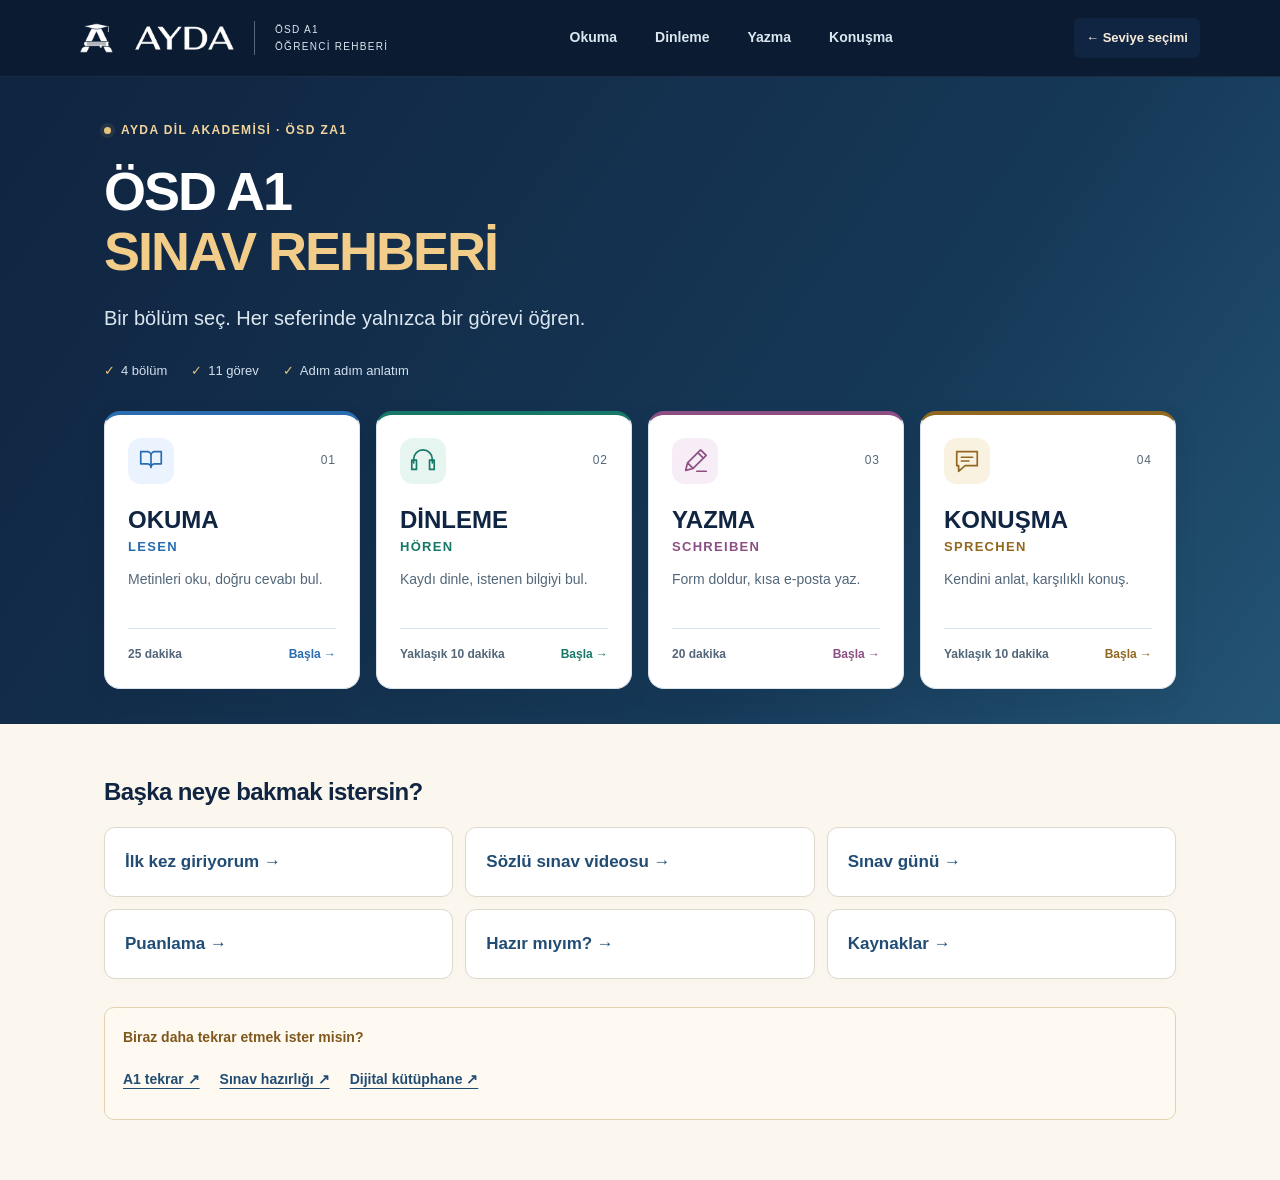
==== a1/index.html @ c672722e "Build unified ÖSD landing, A1/A2 sections and original exam scan previews" ====
<!doctype html>
<html lang="tr"><head><meta charset="utf-8"><meta name="viewport" content="width=device-width,initial-scale=1"><meta name="robots" content="noindex,nofollow"><meta name="theme-color" content="#102541"><title>ÖSD A1 Sınav Rehberi</title><link rel="stylesheet" href="style.css"><script defer src="content.js"></script><script defer src="app.js"></script></head><body>
<a class="skip" href="#main">İçeriğe geç</a><header><a class="brand" href="#ana-sayfa" aria-label="AYDA ÖSD A1 rehberi ana sayfa"><img src="../assets/ayda-logo.png" width="154" height="52" alt="AYDA Dil Akademisi"><span>ÖSD A1<br>ÖĞRENCİ REHBERİ</span></a><nav aria-label="Ana bölümler"><a href="#lesen">Lesen</a><a href="#horen">Hören</a><a href="#schreiben">Schreiben</a><a href="#sprechen">Sprechen</a></nav><div class="progress" aria-hidden="true"><i id="progress"></i></div><a class="level-switch" href="../">← Seviye seçimi</a></header>
<main id="main"><div id="page-trail" hidden></div><section class="hero"><div class="eyebrow"><span class="ayda-dot" aria-hidden="true"></span> AYDA DİL AKADEMİSİ · ÖSD ZA1</div><h1>ÖSD A1<br><em>SINAV REHBERİ</em></h1><p class="lead">Bir bölüm seç. Her seferinde yalnızca bir görevi öğren.</p><div class="hero-note"><span>4 bölüm</span><span>11 görev</span><span>Adım adım anlatım</span></div><div class="section-cards"><a href="#lesen"><div class="card-top"><span class="card-icon" aria-hidden="true"><svg viewBox="0 0 30 30" fill="none" stroke="currentColor" stroke-width="1.8" stroke-linejoin="round" stroke-linecap="round"><path d="M4 5h7a4 4 0 014 4v13a4 4 0 00-4-4H4zM26 5h-7a4 4 0 00-4 4v13a4 4 0 014-4h7z"/></svg></span><span class="card-number">01</span></div><h2>OKUMA <small>LESEN</small></h2><p>Metinleri oku, doğru cevabı bul.</p><b>25 dakika <span>Başla →</span></b></a><a href="#horen"><div class="card-top"><span class="card-icon" aria-hidden="true"><svg viewBox="0 0 30 30" fill="none" stroke="currentColor" stroke-width="1.8" stroke-linejoin="round" stroke-linecap="round"><path d="M5 17v-4a10 10 0 0120 0v4M5 14H3v10h5V14zm20 0h2v10h-5V14z"/></svg></span><span class="card-number">02</span></div><h2>DİNLEME <small>HÖREN</small></h2><p>Kaydı dinle, istenen bilgiyi bul.</p><b>Yaklaşık 10 dakika <span>Başla →</span></b></a><a href="#schreiben"><div class="card-top"><span class="card-icon" aria-hidden="true"><svg viewBox="0 0 30 30" fill="none" stroke="currentColor" stroke-width="1.8" stroke-linejoin="round" stroke-linecap="round"><path d="M5 25l2-8L21 3l6 6-14 14-8 2zM18 6l6 6M7 17l6 6M17 26h10"/></svg></span><span class="card-number">03</span></div><h2>YAZMA <small>SCHREIBEN</small></h2><p>Form doldur, kısa e-posta yaz.</p><b>20 dakika <span>Başla →</span></b></a><a href="#sprechen"><div class="card-top"><span class="card-icon" aria-hidden="true"><svg viewBox="0 0 30 30" fill="none" stroke="currentColor" stroke-width="1.8" stroke-linejoin="round" stroke-linecap="round"><path d="M4 5h22v15H13l-7 6v-6H4zM9 11h12M9 15h8"/></svg></span><span class="card-number">04</span></div><h2>KONUŞMA <small>SPRECHEN</small></h2><p>Kendini anlat, karşılıklı konuş.</p><b>Yaklaşık 10 dakika <span>Başla →</span></b></a></div></section>
<section class="welcome" id="baslangic"><div><h2>İlk defa ÖSD A1 sınavına mı gireceksin?</h2><p>Endişelenme. Bu rehber sana sınavda ne yapacağını adım adım gösterecek.</p><p>Yazılı modülde okuma, dinleme ve yazma; sözlü modülde konuşma var. Yazılı bölüm yaklaşık 55 dakika sürer. Sözlüden önce 10 dakika hazırlık yaparsın.</p><p>Bu bir deneme sınavı değil. Aşağıdaki örneklerin cevapları açıklanır; amaç, sınav kâğıdını eline aldığında ne yapacağını bilmendir.</p></div><div><a class="button" href="#lesen">Rehbere Başla →</a><a id="resume" hidden class="resume" href="#lesen">Kaldığım göreve dön</a></div></section>
<details class="orientation"><summary>Kâğıtta ve dijital sınavda cevaplarımı nereye vereceğim?</summary><p>Kâğıt modelde cevap kutuları görevlerin yanında veya altında bulunur. İstenen yere numara yaz, JA/NEIN kutusunu işaretle ya da boşluğu doldur. Örnek gösterimlerdeki çerçeveler bu yerleri temsil ediyor.</p><p>Dijital sınavda aynı amaçla ekrandaki seçim ve yazı alanlarını kullanırsın. Ekranın kullanımını önceden <a href="https://test-training-digital.osd.at/" target="_blank" rel="noopener">resmî dijital eğitimde</a> incele ve ZA1 seç. Buradaki örnekler, gerçek sınav ekranının birebir kopyası değildir. Sınavda verilen talimat ve görev numarasını izle.</p><p><strong>Öğretmenin tavsiyesi:</strong> Bilmediğin bir kelimede durma. Önce senden istenen bilgiye, görsele ve bildiğin sözcüklere bak. Sınavda sözlük kullanamazsın.</p></details>
<noscript><p>Görev açıklamalarını göstermek için tarayıcında JavaScript'i etkinleştir. İnternet gerekmez; content.js ve app.js dosyaları index.html ile aynı klasörde olmalıdır.</p></noscript><div id="chapters"></div>
<section class="end-section" id="sinav-gunu"><div class="eyebrow">SON HAZIRLIK</div><h2>Sınav Günü Ne Yapmalıyım?</h2><div class="two"><div><h3>Sınavdan önce</h3><ul><li>Fotoğraflı kimliğini hazırla.</li><li>Merkezin bildirdiği saatte orada ol; ulaşımını önceden planla.</li><li>Yalnızca merkezin izin verdiği malzemeleri getir.</li><li>Telefon ve diğer elektronik cihazlar için merkezin saklama talimatını uygula. Sözlük ve izinsiz yardımcı kaynak kullanma.</li><li>Görev sırasını ve sözlüde anlatabileceğin konuları hatırla.</li></ul></div><div><h3>Sınav sırasında</h3><ul><li>Talimatı sonuna kadar oku; doğru görevde olduğuna bak.</li><li>Bir cevapta takılırsan ilerle; uygun zamanda geri dön.</li><li>Dinlemede kaçan bir bilgi yüzünden kalan kaydı bırakma.</li><li>İşaretlediğin kutuları ve yazdığın numaraları kontrol et.</li><li>Sözlüde dinle, sonra normal sesle cevap ver. Hata yaptığında iletişimi sürdür.</li></ul></div></div><p class="tip"><strong>Öğretmenin tavsiyesi:</strong> Son tekrarında sayılar, saatler, günler, harfleme, form alanları, üç soruluk e-posta ve tekrar isteme ifadelerine bak. Yeni uzun metinler ezberlemeye çalışma.</p></section>
<details class="score" id="puanlama"><summary>Puanlama Nasıl İşliyor?</summary><div class="table-wrap"><table><caption>Resmî modelin puan dağılımı</caption><thead><tr><th>Bölüm</th><th>En yüksek puan</th><th>Alt sınır</th></tr></thead><tbody><tr><td>Lesen</td><td>30</td><td>6</td></tr><tr><td>Hören</td><td>30</td><td>6</td></tr><tr><td>Schreiben</td><td>15 (5 + 10)</td><td>Görev 2: 4/10</td></tr><tr><td>Sprechen</td><td>25</td><td>12</td></tr></tbody></table></div><p>Yazılı modül için <strong>en az 38/75</strong> gerekir. Buna ek olarak Lesen 6/30, Hören 6/30 ve Schreiben Aufgabe 2'de 4/10 alt sınırlarının <strong>hepsi birlikte</strong> sağlanmalıdır. Örneğin yazılı toplamın 40 olsa bile Lesen puanın 5 ise yazılı modül geçilmiş olmaz.</p><p>Sözlü modül ayrı değerlendirilir; en az 12/25 gerekir. İki modülü de geçmek için her birinin koşullarını karşılamalısın. Bu bilgiler hedefini anlaman için var; tek bir sorudaki hata bütün sınavın sonucu değildir.</p><a href="https://www.osd.at/wp-content/uploads/2024/09/ZA1-Modellsatzbroschure_WEB.pdf#page=34" target="_blank" rel="noopener">Kaynak: resmî kitapçık, sayfa 33–34</a></details>
<section class="end-section checklist" id="kontrol"><div class="eyebrow">KENDİNE BİR BAK</div><h2>ÖSD A1 SINAVINA HAZIR MIYIM?</h2><p>Bu bir test değil. Anladığın maddeleri işaretle; eksik kalan konuyu tekrar oku.</p><p id="check-status" role="status"></p><div id="checks"></div><p class="muted" id="storage-note">İşaretlerin ve son okuduğun görev yalnızca bu tarayıcıda saklanır. Hesap veya sunucuya gönderim yoktur.</p><button class="subtle" id="reset">İşaretleri temizle</button></section>
<footer><h2>Kaynaklar ve kullanım</h2><p>Yalnızca ÖSD Zertifikat A1 (ZA1) içindir. Bağımsız bir öğrenci rehberidir; resmî ÖSD yayını değildir. Görev yapıları, süreler ve puanlar resmî kaynaklardan 15 Ekim 2026 tarihinde kontrol edildi. Örnek cümleler ve şemalar, aksi belirtilmedikçe bu rehber için hazırlanmış öğretici örneklerdir. “Öğretmenin tavsiyesi” alanları sınav kuralı değildir.</p><ul><li><a href="https://osd.at/en/portfolio-item/oesd-zertifikat-a1-za1/" target="_blank" rel="noopener">ÖSD ZA1 resmî sınav sayfası ve örnek materyaller</a></li><li><a href="https://www.osd.at/wp-content/uploads/2024/09/ZA1-Modellsatzbroschure_WEB.pdf" target="_blank" rel="noopener">Resmî model sınav kitapçığı (2024)</a> — görevler s. 8–18; değerlendirme s. 26–34.</li><li><a href="https://test-training-digital.osd.at/" target="_blank" rel="noopener">ÖSD dijital sınav eğitimi</a></li></ul><p>Rehber dosyaları indirildiğinde çevrimdışı okunabilir. Video ve resmî bağlantılar internet gerektirir.</p><a href="#">Başa dön ↑</a></footer></main><dialog id="zoom"><button id="close-zoom" aria-label="Görseli kapat">Kapat ×</button><div id="zoom-content"></div></dialog><div id="toast" role="status" aria-live="polite"></div></body></html>
---- a1/style.css ----
:root{--paper:#f7f6f2;--ink:#23384a;--blue:#244d76;--soft:#eaf1f7;--line:#dbe2e5;--muted:#526673}*{box-sizing:border-box}html{scroll-behavior:smooth;scroll-padding-top:110px}body{margin:0;background:var(--paper);color:var(--ink);font:17px/1.65 system-ui,-apple-system,"Segoe UI",sans-serif}a{color:var(--blue);text-underline-offset:4px}button,a,input,summary{-webkit-tap-highlight-color:transparent}button,input{font:inherit}button,summary{cursor:pointer}button,.button{min-height:44px}a:focus-visible,button:focus-visible,input:focus-visible,summary:focus-visible{outline:3px solid #b45e1c;outline-offset:4px}header{position:sticky;top:0;z-index:10;background:#f7f6f2f5;backdrop-filter:blur(12px);border-bottom:1px solid var(--line);padding:18px max(24px,calc((100vw - 1120px)/2));display:flex;align-items:center;justify-content:space-between;gap:24px}.brand{text-decoration:none;font-weight:800;white-space:nowrap}.brand span{font-size:10px;letter-spacing:1.5px;margin-left:14px;font-weight:500}nav{display:flex;gap:22px}nav a{font-size:14px;font-weight:650;text-decoration:none;padding:8px 0}nav a.active{border-bottom:2px solid var(--blue)}.progress{position:absolute;left:0;bottom:-1px;width:100%;height:3px}.progress i{display:block;background:#5d8dad;width:0;height:100%}main{max-width:1120px;margin:auto;padding:0 24px}.hero{padding:66px 0 36px}.eyebrow{font-size:12px;letter-spacing:2px;font-weight:750;color:var(--blue)}h1{font-size:clamp(38px,6vw,66px);line-height:1.12;letter-spacing:-2px;margin:20px 0}h1 em{font-style:normal;color:var(--blue)}h2{font-size:28px;line-height:1.3;letter-spacing:-.6px}h3{font-size:20px;line-height:1.4}p{margin:12px 0}.lead{font-size:20px;max-width:610px;color:var(--muted)}.hero-note{display:flex;gap:24px;font-size:13px;color:var(--muted);margin:25px 0 35px}.section-cards{display:grid;grid-template-columns:repeat(4,1fr);gap:14px}.section-cards>a{background:white;padding:24px 20px;border:1px solid var(--line);border-radius:12px;text-decoration:none;color:var(--ink)}.section-cards>a:hover{border-color:var(--blue)}.card-number{font-size:13px;color:#607f98}.section-cards h2{font-size:18px;margin:15px 0 8px;letter-spacing:0}.section-cards small{display:block;font-size:15px;font-weight:450;margin-top:4px}.section-cards p{font-size:14px;color:var(--muted);min-height:48px}.section-cards b{font-size:12px;display:flex;justify-content:space-between;border-top:1px solid var(--line);padding-top:16px}.welcome{background:var(--soft);border-radius:14px;padding:30px;display:grid;grid-template-columns:1fr 190px;gap:30px;align-items:center}.welcome h2{font-size:23px;margin-top:0}.welcome p{font-size:16px}.button{display:inline-flex;align-items:center;justify-content:center;padding:12px 18px;border-radius:7px;background:var(--blue);color:white;text-decoration:none;font-weight:650;font-size:14px}.resume{display:block;font-size:14px;margin-top:20px}[hidden]{display:none!important}details{border:1px solid var(--line);border-radius:10px;padding:20px 24px;background:white;margin:24px 0}summary{font-weight:650;min-height:26px}summary::marker{color:var(--blue)}.chapter{padding-top:60px}.chapter-head{padding-bottom:22px;border-bottom:2px solid var(--blue)}.chapter-head h2{font-size:36px;margin:12px 0}.chapter-head h2 span{font-weight:400;color:var(--muted);font-size:25px;margin-left:12px}.chapter-head p{max-width:780px}.badge{display:inline-block;border:1px solid #b9cbd7;border-radius:20px;padding:4px 12px;font-size:13px;margin-right:8px}.task-links{display:flex;flex-wrap:wrap;gap:8px;margin-top:24px}.task-links a{font-size:14px;text-decoration:none;background:white;padding:8px 14px;border-radius:5px;border:1px solid var(--line)}.task{background:white;border:1px solid var(--line);border-radius:14px;margin:28px 0;padding:32px;scroll-margin-top:110px}.task-top{font-size:12px;letter-spacing:1.6px;color:var(--blue);font-weight:700}.task h3.title{font-size:28px;margin:9px 0 28px}.task h4{font-size:17px;margin:28px 0 12px}.task h4 .n{display:inline-grid;place-items:center;background:var(--soft);width:27px;height:27px;border-radius:50%;font-size:13px;margin-right:8px}.example{background:#f7f8fa;border:1px solid var(--line);border-radius:9px;padding:22px;margin-top:12px}.example-label{font-size:11px;letter-spacing:1.2px;color:var(--muted);margin-bottom:12px;text-transform:uppercase}.phrase{position:relative;border-left:3px solid #b7cbdc;padding:8px 70px 8px 14px;margin:12px 0}.phrase [lang=de]{font-weight:650;display:block}.translation{display:block;font-size:14px;color:var(--muted);margin-top:4px}.copy{position:absolute;right:0;top:4px;border:0;background:transparent;color:var(--blue);font-size:11px;padding:8px}.two{display:grid;grid-template-columns:1fr 1fr;gap:18px}.tip{background:#edf4f7;border-left:3px solid #81a2b7;padding:16px 20px}.thought{font-style:italic;color:#47657a;padding:0 20px;border-left:2px solid #b7cbdc}.mistakes>div{padding:16px;border-radius:7px;background:#fcf2ee}.mistakes>div+div{background:#eef5ef}.mistakes strong{font-size:13px;display:block;margin-bottom:5px}.remember{font-weight:650;color:var(--blue);font-size:19px}.next{display:block;border-top:1px solid var(--line);padding-top:20px;margin-top:26px;text-align:right;text-decoration:none;font-size:14px}ol,ul{padding-left:24px}li{padding:4px 0}mark{background:#e0ecbf;color:inherit;padding:0 3px}.mapping{display:grid;grid-template-columns:1fr 30px 1fr;align-items:center;gap:10px}.mapping>div{background:white;border:1px solid var(--line);padding:14px;border-radius:6px}.mapping>span{text-align:center}.answer{display:inline-block;padding:6px 14px;border:2px solid #70917a;border-radius:4px;background:white;font-weight:700}.dictionary{display:grid;grid-template-columns:repeat(3,1fr);gap:8px}.dictionary div{background:white;border:1px solid var(--line);padding:10px;border-radius:5px;font-size:14px}.dictionary b{display:block;color:var(--blue)}.signs{display:grid;grid-template-columns:repeat(5,1fr);gap:10px}.signs button{background:white;border:1px solid var(--line);border-radius:8px;padding:14px 5px;color:var(--ink)}.symbol{font-size:37px;display:block}.signs small{display:block;font-size:12px}.note-row{display:grid;grid-template-columns:130px 1fr;gap:12px;border-bottom:1px dashed #bacbd5;padding:12px 0}.note-row small{color:var(--muted);display:block}.flow{display:flex;gap:10px;flex-wrap:wrap}.flow>span{background:white;padding:12px;border:1px solid var(--line);border-radius:8px;flex:1;min-width:140px}.scene{border:0;background:#ecf2f3;width:100%;padding:0;border-radius:10px;overflow:hidden}.scene svg{display:block;width:100%;height:auto}.scene-label{display:block;padding:8px;font-size:13px}.video-box{aspect-ratio:16/9;background:#e4edf3;display:grid;place-items:center;border-radius:10px;overflow:hidden}.video-box iframe{width:100%;height:100%;border:0}.video-box button{border:1px solid #b6c8d6;border-radius:9px;padding:20px;background:white;color:var(--blue)}.end-section{padding:45px 0}.table-wrap{overflow:auto}table{border-collapse:collapse;width:100%;font-size:15px}caption{text-align:left;margin:16px 0}th,td{text-align:left;border-bottom:1px solid var(--line);padding:12px 8px}th{background:var(--soft)}.checklist label{display:flex;gap:14px;align-items:flex-start;padding:15px;border-bottom:1px solid var(--line);cursor:pointer}.checklist input{width:22px;height:22px;flex-shrink:0;accent-color:var(--blue);margin:3px 0}.checklist label:has(:checked){background:#edf3ed}.muted{font-size:13px;color:var(--muted)}.subtle{background:white;color:var(--blue);border:1px solid var(--line);border-radius:6px;padding:8px 15px}footer{border-top:1px solid var(--line);padding:35px 0 55px;font-size:14px;color:var(--muted)}footer h2{font-size:21px}dialog{border:0;border-radius:12px;max-width:min(900px,92vw);width:900px;padding:20px;background:white;color:var(--ink)}dialog::backdrop{background:#182f46bb}dialog svg{width:100%;height:auto}#close-zoom{float:right;border:0;background:var(--soft);border-radius:6px;padding:10px;margin-bottom:15px}#zoom-content{clear:both}#zoom-content .symbol{font-size:110px;text-align:center}#toast{position:fixed;bottom:22px;left:50%;transform:translateX(-50%);background:var(--ink);color:white;padding:10px 20px;border-radius:8px;z-index:30;font-size:14px;display:none}.skip{position:fixed;left:16px;top:-80px;z-index:50;background:white;padding:10px}.skip:focus{top:10px}@media(max-width:760px){header{padding:12px 20px;display:block}.brand{font-size:16px}.brand span{font-size:9px}nav{justify-content:space-between;gap:10px;margin-top:6px}nav a{font-size:13px;padding:6px 0}main{padding:0 18px}.hero{padding-top:35px}.section-cards{grid-template-columns:1fr 1fr;gap:10px}.section-cards>a{padding:17px 14px}.section-cards h2{font-size:15px}.section-cards p{font-size:13px;min-height:44px}.section-cards b{font-size:11px}.welcome{display:block;padding:23px}.welcome .button{margin-top:12px}.two{grid-template-columns:1fr}.task{padding:22px 18px}.task h3.title{font-size:25px}.chapter-head h2{font-size:30px}.chapter-head h2 span{display:block;margin:5px 0;font-size:22px}.dictionary{grid-template-columns:1fr 1fr}.signs{grid-template-columns:repeat(2,1fr)}.example{padding:15px}.mapping{grid-template-columns:1fr}.mapping>span{transform:rotate(90deg)}.hero-note{gap:12px;font-size:11px}.note-row{grid-template-columns:100px 1fr}.lead{font-size:18px}details{padding:18px}h2{font-size:25px}.phrase{padding-right:62px}.task-links a{font-size:13px}.score table{font-size:13px}th,td{padding:9px 4px}}@media(prefers-reduced-motion:reduce){html{scroll-behavior:auto}}@media print{header,.copy,.next,.video-box,button,.progress{display:none!important}body{background:white;font-size:11pt}.task{break-inside:avoid}main{max-width:none}.chapter{padding-top:20px}details{display:block}}

.scene img{display:block;width:100%;height:auto}#zoom-content img{display:block;width:100%;height:auto;max-height:75vh;object-fit:contain}
/* Tek görevli, belirgin ve sade gezinme */
html{scroll-behavior:auto}#page-trail{display:flex;align-items:center;gap:12px;padding:24px 0;font-size:15px;flex-wrap:wrap}#page-trail a{font-weight:700}.chapter{padding-top:6px}.chapter-head{padding:30px 0;border:0}.chapter-head h2{font-size:44px;color:var(--blue);font-weight:850}.chapter-head h2 span{font-size:20px;letter-spacing:2px}.task-links{display:grid;grid-template-columns:1fr;margin:30px 0;gap:16px}.task-links a{display:flex;align-items:center;gap:20px;padding:23px;border:2px solid #cbd9e4;border-radius:12px;font-size:21px;line-height:1.4}.task-links a:hover{background:var(--soft);border-color:var(--blue)}.pick-number{display:grid;place-items:center;background:var(--blue);color:white;min-width:48px;height:48px;border-radius:10px;font-size:26px;font-weight:800}.task-links small{display:block;font-size:14px;margin-top:6px;font-weight:500}.task{margin-top:0;max-width:900px;margin-left:auto;margin-right:auto}.task-top{font-size:15px;letter-spacing:1px;font-weight:800;background:var(--soft);display:inline-block;padding:8px 12px;border-radius:6px}.task h3.title{font-size:36px;line-height:1.25;font-weight:850;color:var(--blue);margin:20px 0 35px}.task h4{display:flex;align-items:center;gap:10px;background:var(--blue);color:white;padding:15px 18px;border-radius:8px;font-size:20px;letter-spacing:.3px;margin:38px 0 18px}.task h4 .n{background:white;color:var(--blue);width:30px;height:30px;flex-shrink:0;margin:0;font-weight:800}.task h5{font-size:19px;margin:25px 0 12px}.task-bottom{display:flex;justify-content:space-between;gap:16px;align-items:center;border-top:2px solid var(--line);margin-top:35px;padding-top:24px}.back-button{padding:12px 4px;font-size:15px;font-weight:650}.task-bottom .button{font-size:16px}.quick-links{display:grid;grid-template-columns:repeat(3,1fr);gap:12px}.quick-links a{display:block;background:white;border:1px solid var(--line);border-radius:8px;padding:20px;text-decoration:none;font-weight:650}#home-extras{padding:12px 0 50px}#home-extras .resume{background:var(--soft);padding:18px;border-radius:8px;margin:0 0 25px;font-weight:700}.hero{padding-top:38px}h1{font-size:52px}.hero-note{margin-bottom:24px}.section-cards h2{font-size:24px;font-weight:850}.section-cards small{font-size:13px;letter-spacing:1.3px}.section-cards>a{border:2px solid #cbd9e4}.welcome{margin-top:10px}.task p,.task li{line-height:1.8}header .progress{display:none}@media(max-width:760px){h1{font-size:35px;letter-spacing:-1px}.hero{padding-top:25px}.hero .lead{font-size:17px}.section-cards h2{font-size:19px}.section-cards>a{padding:14px 12px}.section-cards p{font-size:13px;min-height:44px}.section-cards b{display:block;font-size:11px}.section-cards b span{display:block;margin-top:5px;font-size:13px;color:var(--blue)}.hero-note{margin:18px 0}.card-number{font-size:12px}.quick-links{grid-template-columns:1fr 1fr}.quick-links a{font-size:14px;padding:16px}.task h3.title{font-size:29px}.task h4{font-size:17px;padding:14px 12px}.task{border:0;border-radius:0;background:transparent;padding:8px 0 24px}.task .example{background:white}.task-top{font-size:13px}.task-links a{font-size:19px;padding:20px 16px;gap:15px}.chapter-head h2{font-size:36px}.task-bottom{align-items:stretch;flex-direction:column}.task-bottom a{text-align:center}.task-bottom .button{order:-1}#page-trail{font-size:13px;gap:9px;padding:18px 0}.end-section{padding-top:15px}}
h1[tabindex],h2[tabindex],h3[tabindex]{outline:none}

/* AYDA: kullanıcının V5 ana sayfa tasarımından alınan marka dili */
:root{--paper:#fbf7ef;--ink:#142b44;--blue:#214d75;--soft:#edf5fb;--line:#dbe3ea;--muted:#536779;--navy:#102541;--deep:#0b1b31;--gold:#e8c37b}
body{background:var(--paper);font-family:-apple-system,BlinkMacSystemFont,"Segoe UI",Roboto,Arial,sans-serif;-webkit-font-smoothing:antialiased}
header{background:var(--deep);border-bottom:1px solid #3c547055;padding-top:12px;padding-bottom:12px;color:#fff;backdrop-filter:none}
.brand{display:flex;align-items:center;gap:20px;color:#fff;min-height:52px}.brand img{display:block;width:154px;height:auto;object-fit:contain}.brand span{font-size:10px;line-height:1.7;border-left:1px solid #536779;padding-left:20px;margin:0;color:#dbe7f0;letter-spacing:1.3px}
header nav{gap:8px}header nav a{color:#dbe7f0;min-height:44px;display:flex;align-items:center;padding:9px 15px;border-radius:7px}header nav a:hover{background:#ffffff10}header nav a.active{color:var(--gold);background:#ffffff0c;border-bottom:2px solid var(--gold)}
.hero{position:relative;padding:44px 0 35px;isolation:isolate}.hero::before{content:'';position:absolute;inset:0 calc((1072px - 100vw)/2);background:linear-gradient(125deg,#102541 5%,#163958 66%,#245474);z-index:-1;pointer-events:none}.hero .eyebrow{display:flex;align-items:center;gap:10px;color:#f2d49c;letter-spacing:1.4px}.ayda-dot{width:7px;height:7px;border-radius:50%;background:var(--gold);box-shadow:0 0 0 4px #e8c37b18;flex-shrink:0}.hero h1{color:white;font-size:54px;font-weight:800;letter-spacing:-2px}.hero h1 em{color:#f1cd89}.hero .lead{color:#dbe7f0}.hero-note{color:#d4e1ed}.hero-note span:before{content:'✓';color:var(--gold);margin-right:6px}
.section-cards{gap:16px;margin-top:30px}.section-cards>a{--accent:#296cb0;--card-soft:#eaf3fe;border:1px solid #dbe3ea;border-top:4px solid var(--accent);border-radius:16px;background:#fff;box-shadow:0 8px 25px #06182913;padding:23px}.section-cards>a:nth-child(2){--accent:#17786a;--card-soft:#e6f5ef}.section-cards>a:nth-child(3){--accent:#8d4f83;--card-soft:#f6edf6}.section-cards>a:nth-child(4){--accent:#926720;--card-soft:#faf2e0}.section-cards>a:hover{border-color:var(--accent)}.card-top{display:flex;align-items:center;justify-content:space-between;gap:12px}.card-icon{display:grid;place-items:center;width:46px;height:46px;border-radius:13px;background:var(--card-soft);color:var(--accent)}.card-icon svg{width:28px;height:28px}.card-number{font-size:12px;letter-spacing:1px;color:var(--muted)}.section-cards h2{color:var(--navy);margin-top:20px}.section-cards small{color:var(--accent);font-weight:700}.section-cards b{color:var(--muted);font-weight:550}.section-cards b span{color:var(--accent);font-weight:750}
#home-extras{padding-top:32px}#home-extras h2{font-size:24px;color:var(--navy)}.quick-links a{border-radius:11px;border-color:#ded8cd;box-shadow:0 3px 12px #10254104}.quick-links a:hover{background:#fffaf1;border-color:#c9ab72}#home-extras .resume{background:#fff2d8;color:#80571c;border:1px solid #e5d1af}
.button{background:var(--gold);color:var(--deep);border:1px solid transparent;border-radius:9px;min-height:48px;font-weight:750;box-shadow:0 8px 22px #0000000e}.button:hover{background:#f0d29b}.back-button{color:var(--blue)}
.chapter-head{background:#fff;border:1px solid var(--line);border-radius:16px;padding:30px;margin-bottom:35px}.chapter-head .eyebrow{color:#80571c}.chapter-head h2{color:var(--navy)}.badge{background:#f4f7fa;border-color:#dbe3ea;border-radius:6px}.task-links a{border:1px solid #cbdce9;border-radius:12px;background:linear-gradient(145deg,#f2f7fc,#fff);font-weight:700}.pick-number{background:var(--navy);color:var(--gold);border-radius:12px}.task-links small{color:var(--blue)}.task{border-radius:16px;border-color:#dbe3ea}.task-top{background:#fff2d8;color:#80571c;border-radius:6px}.task h3.title{color:var(--navy)}.task h4{background:var(--navy);border-left:4px solid var(--gold);border-radius:9px;font-weight:800}.task h4 .n{background:var(--gold);color:var(--navy)}.example{background:#f4f8fb;border-color:#d3e2ee;border-radius:12px}.tip{background:#fff8eb;border-left-color:#c49a51;color:#60481e}.remember{color:var(--navy);background:#fbf7ef;border:1px solid #e5d1af;border-radius:10px;padding:18px}.welcome{background:#fff;border:1px solid var(--line)}.score,.orientation,details{border-radius:12px}.end-section h2{color:var(--navy)}.checklist label{background:#fff;margin:8px 0;border:1px solid var(--line);border-radius:9px}.video-box{background:var(--navy)}.video-box button{background:var(--gold);color:var(--deep);border:0;font-weight:750}.subtle{border-radius:9px}
@media(max-width:1119px){.hero::before{left:-24px;right:-24px}}@media(max-width:760px){header{padding:10px 18px 7px}.brand{justify-content:space-between;gap:12px;min-height:44px}.brand img{width:126px}.brand span{font-size:9px;padding-left:14px}header nav{margin-top:8px;gap:4px}header nav a{padding:8px 9px;min-height:40px;font-size:13px;justify-content:center}.hero{padding-top:26px}.hero::before{left:-18px;right:-18px}.hero .eyebrow{font-size:10px;letter-spacing:.9px}.hero h1{font-size:35px;letter-spacing:-1px}.hero .lead{font-size:16px;line-height:1.6}.hero-note{font-size:10px;gap:10px}.section-cards{gap:12px;margin-top:24px}.section-cards>a{padding:15px 12px;border-radius:12px}.card-icon{width:36px;height:36px;border-radius:10px}.card-icon svg{width:23px;height:23px}.section-cards h2{font-size:18px;margin-top:14px}.section-cards small{font-size:11px}.section-cards p{font-size:12px;min-height:40px}.section-cards b{font-size:10px;padding-top:11px}.section-cards b span{font-size:12px}.chapter-head{padding:23px 17px}.chapter-head h2{font-size:32px}.task-links a{padding:17px 12px;font-size:17px;gap:12px}.pick-number{min-width:42px;height:42px;font-size:23px}.task{border-radius:0}.task h3.title{font-size:29px}.task h4{font-size:17px}.task .example{background:#fff}.quick-links a{font-size:13px}.task-top{font-size:12px}.remember{font-size:18px}html{scroll-padding-top:125px}}
.ayda-resources{margin:28px 0 10px;padding:18px;border:1px solid #e5d1af;border-radius:10px;background:#fffaf1;font-size:14px}.ayda-resources strong{display:block;color:#80571c}.ayda-resources>div{display:flex;gap:8px 20px;flex-wrap:wrap;margin-top:8px}.ayda-resources a{display:inline-flex;align-items:center;min-height:44px;font-weight:650}

/* Embedded genuine official exam pages: mobile-first viewing. */
.level-switch{display:inline-flex;align-items:center;white-space:nowrap;text-decoration:none;padding:9px 12px;border-radius:6px;background:#102541;color:#f8ecdb;font-size:13px;font-weight:720}
.level-switch:hover{background:#234d78;color:#fff}
.official-evidence{border:1px solid #d7bd82;border-radius:12px;background:#fbf7ee;padding:18px;margin:24px 0 30px}
.official-kicker{font:800 10px/1.4 system-ui,sans-serif;letter-spacing:1.1px;background:#102541;color:#f6e9d2;padding:6px 8px;border-radius:4px}
.official-evidence h5{font-size:21px;color:#102541;margin:14px 0 8px}
.official-evidence>p{font-size:15px;line-height:1.6;color:#4b6176}
.official-scan{margin:18px 0 8px}
.official-preview{display:block;line-height:0;max-width:740px;width:100%;border:1px solid #d8dfe8;background:#fff;padding:0;border-radius:9px;overflow:hidden;cursor:zoom-in;box-shadow:0 6px 18px #10254120}
.official-preview img{width:100%;height:auto;max-height:620px;object-fit:contain;object-position:top;display:block}
.official-scan figcaption{font-size:13px;font-weight:650;color:#304962;margin:8px 0 3px}
.official-scan>a{font-size:14px;font-weight:650}
.official-more{margin-top:14px;border-top:1px solid #e2d9c6;padding-top:8px}
.official-more summary{font-size:15px;min-height:44px;font-weight:720;color:#163b62;cursor:pointer;display:flex;align-items:center}
.official-more summary::before{content:'+';border:1px solid #9daebb;border-radius:50%;width:24px;height:24px;display:inline-grid;place-items:center;margin-right:9px}
.official-more[open] summary::before{content:'−'}
.official-disclaimer{background:#f3ede1;padding:11px;border-radius:6px;font-size:12px!important;margin:18px 0 0}
#zoom-content .official-zoomed-image{display:block;height:auto;width:100%;max-width:none}
dialog#zoom{max-width:96vw;width:1100px;max-height:95vh;overflow:auto}
@media(max-width:760px){.level-switch{position:absolute;right:13px;top:11px;padding:5px 7px;font-size:11px}.official-evidence{margin:20px -12px 28px;padding:12px}.official-evidence h5{font-size:18px}dialog#zoom{width:98vw;max-width:98vw;padding:9px}#zoom-content{width:max-content;max-width:none}#zoom-content .official-zoomed-image{min-width:1250px;width:1250px;max-width:none}}
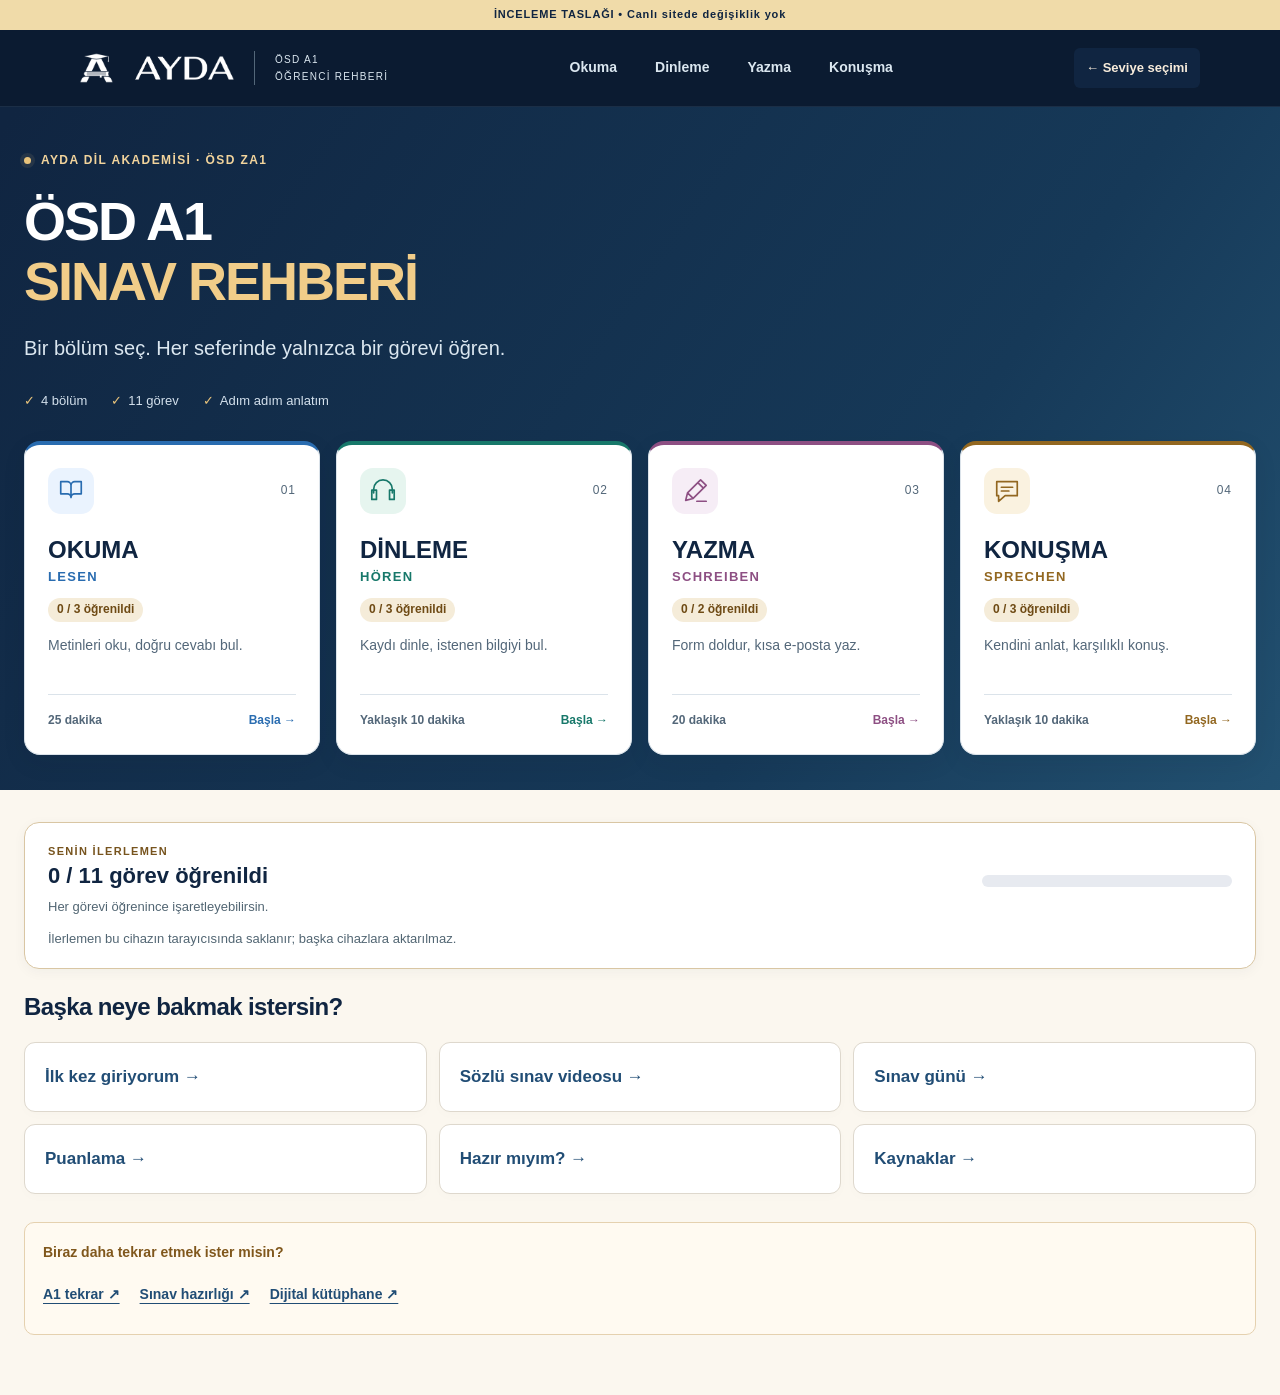
==== commit 398bf167: "Enable unpublished A1/A2 UX review files" ====
--- a/a1/index.html
+++ b/a1/index.html
@@ -1,5 +1,5 @@
 <!doctype html>
-<html lang="tr"><head><meta charset="utf-8"><meta name="viewport" content="width=device-width,initial-scale=1"><meta name="robots" content="noindex,nofollow"><meta name="theme-color" content="#102541"><title>ÖSD A1 Sınav Rehberi</title><link rel="stylesheet" href="style.css"><script defer src="content.js"></script><script defer src="app.js"></script></head><body>
+<html lang="tr"><head><meta charset="utf-8"><meta name="viewport" content="width=device-width,initial-scale=1"><meta name="robots" content="noindex,nofollow"><meta name="theme-color" content="#102541"><title>ÖSD A1 Sınav Rehberi</title><link rel="stylesheet" href="style.css"><link rel="stylesheet" href="ux-review.css"><script defer src="content.js"></script><script defer src="app.js"></script><script defer src="ux-review.js"></script></head><body>
 <a class="skip" href="#main">İçeriğe geç</a><header><a class="brand" href="#ana-sayfa" aria-label="AYDA ÖSD A1 rehberi ana sayfa"><img src="../assets/ayda-logo.png" width="154" height="52" alt="AYDA Dil Akademisi"><span>ÖSD A1<br>ÖĞRENCİ REHBERİ</span></a><nav aria-label="Ana bölümler"><a href="#lesen">Lesen</a><a href="#horen">Hören</a><a href="#schreiben">Schreiben</a><a href="#sprechen">Sprechen</a></nav><div class="progress" aria-hidden="true"><i id="progress"></i></div><a class="level-switch" href="../">← Seviye seçimi</a></header>
 <main id="main"><div id="page-trail" hidden></div><section class="hero"><div class="eyebrow"><span class="ayda-dot" aria-hidden="true"></span> AYDA DİL AKADEMİSİ · ÖSD ZA1</div><h1>ÖSD A1<br><em>SINAV REHBERİ</em></h1><p class="lead">Bir bölüm seç. Her seferinde yalnızca bir görevi öğren.</p><div class="hero-note"><span>4 bölüm</span><span>11 görev</span><span>Adım adım anlatım</span></div><div class="section-cards"><a href="#lesen"><div class="card-top"><span class="card-icon" aria-hidden="true"><svg viewBox="0 0 30 30" fill="none" stroke="currentColor" stroke-width="1.8" stroke-linejoin="round" stroke-linecap="round"><path d="M4 5h7a4 4 0 014 4v13a4 4 0 00-4-4H4zM26 5h-7a4 4 0 00-4 4v13a4 4 0 014-4h7z"/></svg></span><span class="card-number">01</span></div><h2>OKUMA <small>LESEN</small></h2><p>Metinleri oku, doğru cevabı bul.</p><b>25 dakika <span>Başla →</span></b></a><a href="#horen"><div class="card-top"><span class="card-icon" aria-hidden="true"><svg viewBox="0 0 30 30" fill="none" stroke="currentColor" stroke-width="1.8" stroke-linejoin="round" stroke-linecap="round"><path d="M5 17v-4a10 10 0 0120 0v4M5 14H3v10h5V14zm20 0h2v10h-5V14z"/></svg></span><span class="card-number">02</span></div><h2>DİNLEME <small>HÖREN</small></h2><p>Kaydı dinle, istenen bilgiyi bul.</p><b>Yaklaşık 10 dakika <span>Başla →</span></b></a><a href="#schreiben"><div class="card-top"><span class="card-icon" aria-hidden="true"><svg viewBox="0 0 30 30" fill="none" stroke="currentColor" stroke-width="1.8" stroke-linejoin="round" stroke-linecap="round"><path d="M5 25l2-8L21 3l6 6-14 14-8 2zM18 6l6 6M7 17l6 6M17 26h10"/></svg></span><span class="card-number">03</span></div><h2>YAZMA <small>SCHREIBEN</small></h2><p>Form doldur, kısa e-posta yaz.</p><b>20 dakika <span>Başla →</span></b></a><a href="#sprechen"><div class="card-top"><span class="card-icon" aria-hidden="true"><svg viewBox="0 0 30 30" fill="none" stroke="currentColor" stroke-width="1.8" stroke-linejoin="round" stroke-linecap="round"><path d="M4 5h22v15H13l-7 6v-6H4zM9 11h12M9 15h8"/></svg></span><span class="card-number">04</span></div><h2>KONUŞMA <small>SPRECHEN</small></h2><p>Kendini anlat, karşılıklı konuş.</p><b>Yaklaşık 10 dakika <span>Başla →</span></b></a></div></section>
 <section class="welcome" id="baslangic"><div><h2>İlk defa ÖSD A1 sınavına mı gireceksin?</h2><p>Endişelenme. Bu rehber sana sınavda ne yapacağını adım adım gösterecek.</p><p>Yazılı modülde okuma, dinleme ve yazma; sözlü modülde konuşma var. Yazılı bölüm yaklaşık 55 dakika sürer. Sözlüden önce 10 dakika hazırlık yaparsın.</p><p>Bu bir deneme sınavı değil. Aşağıdaki örneklerin cevapları açıklanır; amaç, sınav kâğıdını eline aldığında ne yapacağını bilmendir.</p></div><div><a class="button" href="#lesen">Rehbere Başla →</a><a id="resume" hidden class="resume" href="#lesen">Kaldığım göreve dön</a></div></section>
--- a/a1/ux-review.css
+++ b/a1/ux-review.css
@@ -0,0 +1,75 @@
+/* AYDA A1/A2 — unpublished review layout; original theme and content preserved */
+.review-ribbon{background:#f0dba9;color:#102541;text-align:center;font-size:11px;line-height:1.45;font-weight:850;letter-spacing:.075em;padding:7px 12px}
+.study-progress-summary{display:grid;grid-template-columns:1fr minmax(150px,250px);gap:10px 26px;align-items:center;margin:0 0 22px;background:#fff;border:1px solid #d9c6a3;border-radius:15px;padding:19px 23px;box-shadow:0 3px 13px #1025410b}
+.study-eyebrow{display:block;color:#77541e;font-size:11px;font-weight:800;letter-spacing:.12em}
+.study-total{display:block;color:#102541;font-size:22px;line-height:1.45}
+.study-progress-summary small,.study-progress-summary p{font-size:13px;line-height:1.45;color:#526673}
+.study-progress-summary p{grid-column:1/-1;margin:0}
+.study-track{height:12px;border-radius:50px;background:#e7eaf0;overflow:hidden}
+.study-track i{display:block;background:#c49a51;height:100%;width:0;transition:width .25s ease}
+.study-tile-count{font-size:12px;display:inline-block;border-radius:100px;background:#f5ecd9;color:#6e4a14;padding:2px 9px;font-weight:750}
+.study-chapter-progress{display:inline-block;background:#f7ebd2;color:#6d4a17;padding:5px 11px;border-radius:9px;font-size:13px;font-weight:750}
+.study-finished-link{border-color:#9bc9b4!important;background:#edf9f1!important}
+.study-finished-link small{color:#286f51!important}
+.study-task-counter{display:flex;align-items:center;justify-content:space-between;gap:10px;margin:0 0 20px;padding:8px 12px;border-radius:8px;background:#f5f0e5;color:#5f533f;font-size:11px;font-weight:750;letter-spacing:.08em}
+.study-task-counter strong{font-size:13px;letter-spacing:0;color:#102541}
+.task .study-workspace{display:grid;grid-template-columns:minmax(0,1fr) minmax(0,1fr);gap:26px;align-items:start}
+.study-workspace>*{min-width:0}
+.study-paper-column{min-width:0;position:sticky;top:108px}
+.task .study-paper-column .official-evidence{margin:0;padding:15px}
+.study-paper-column .official-evidence .official-preview img{max-height:none}
+.study-paper-column .official-evidence .official-kicker{font-size:10px}
+.study-paper-column .official-evidence h5{margin:12px 0 6px;font-size:18px}
+.study-image-hint{font-size:12px;font-weight:700;color:#214e7d;margin:8px 0 10px}
+.study-learning-column{min-width:0}
+.task .study-learning-column>h4:first-child{margin:0 0 13px}
+.study-learning-column>p{font-size:16px;margin:0 0 20px}
+.study-quick{border:1px solid #d6e2ef;border-radius:12px;background:#f1f6fb;padding:16px 17px;margin:18px 0}
+.study-label-row{display:flex;align-items:center;justify-content:space-between}
+.study-spark{color:#b98935;font-size:19px}
+.study-quick-steps{margin:10px 0 0;padding-left:22px;font-size:15px;line-height:1.7}
+.study-quick-steps li+li{margin-top:7px}
+.task details.study-detail{margin:17px 0;border:1px solid #dae1e9;border-radius:12px;background:#fff;padding:0;overflow:hidden}
+.study-detail-summary{padding:16px 16px;line-height:1.45;font-weight:780;font-size:15px;background:#f8fafc;color:#102541;min-height:50px}
+.study-detail[open] .study-detail-summary{border-bottom:1px solid #dae1e9}
+.study-detail-content{padding:18px 15px}
+.study-detail-content>h4:first-child{margin-top:0}
+.study-detail-content>*{max-width:100%}
+.study-detail-content .example{padding:14px}
+.study-detail-content .phrase{padding-right:66px}
+.study-done{display:flex;gap:13px;align-items:center;min-height:60px;padding:15px;background:#fff8e8;border:1px solid #d9b86f;border-radius:11px;margin:18px 0;color:#102541;font-size:16px;font-weight:800;cursor:pointer}
+.study-done input{width:22px;height:22px;accent-color:#277653;flex-shrink:0}
+.study-done.is-complete{background:#ebf8f1;border-color:#81bea0}
+.study-learning-column .task-bottom{display:flex;flex-wrap:wrap;gap:10px;justify-content:space-between;margin-top:20px}
+.study-learning-column .task-bottom>a{min-height:48px}
+.study-zoom-toolbar{display:flex;align-items:center;justify-content:center;gap:9px;position:sticky;top:0;z-index:5;background:#f5f5f2;padding:8px;margin-bottom:10px;border-radius:9px}
+.study-zoom-toolbar[hidden]{display:none!important}
+.study-zoom-button{min-height:40px;min-width:42px;border:1px solid #cad4df;border-radius:7px;background:white;color:#102541;font-size:20px;font-weight:750;padding:4px 12px}
+.study-zoom-reset{font-size:13px}
+@media(min-width:901px){
+  main{max-width:1280px}
+  .task{padding:26px}
+  .study-paper-column .official-evidence{padding:16px}
+}
+@media(max-width:900px){
+ .task .study-workspace{display:flex;flex-direction:column;gap:17px}
+ .study-paper-column{position:static;width:100%}
+ .study-learning-column{width:100%}
+ .task .study-paper-column .official-evidence{margin:0}
+}
+@media(max-width:760px){
+ .study-progress-summary{display:flex;flex-direction:column;align-items:stretch;padding:16px}
+ .study-progress-summary p{margin:0}
+ .task .study-workspace{gap:16px}
+ .study-paper-column .official-evidence h5{font-size:17px}
+ .task .study-paper-column .official-evidence{margin:0;padding:12px}
+ .task .study-learning-column>h4:first-child{margin:4px 0 11px}
+ .study-task-counter{margin-bottom:15px}
+ .study-learning-column>p{font-size:16px}
+ .study-quick{padding:14px}
+ .study-detail-content{padding:14px 11px}
+ .study-learning-column .task-bottom>a{flex:1 1 140px;text-align:center}
+ .study-zoom-toolbar{margin:0 0 10px}
+ .task{padding:18px 14px}
+}
+@media print{.review-ribbon,.study-zoom-toolbar{display:none}.study-detail:not([open]) .study-detail-content{display:block}.study-paper-column{position:static}}
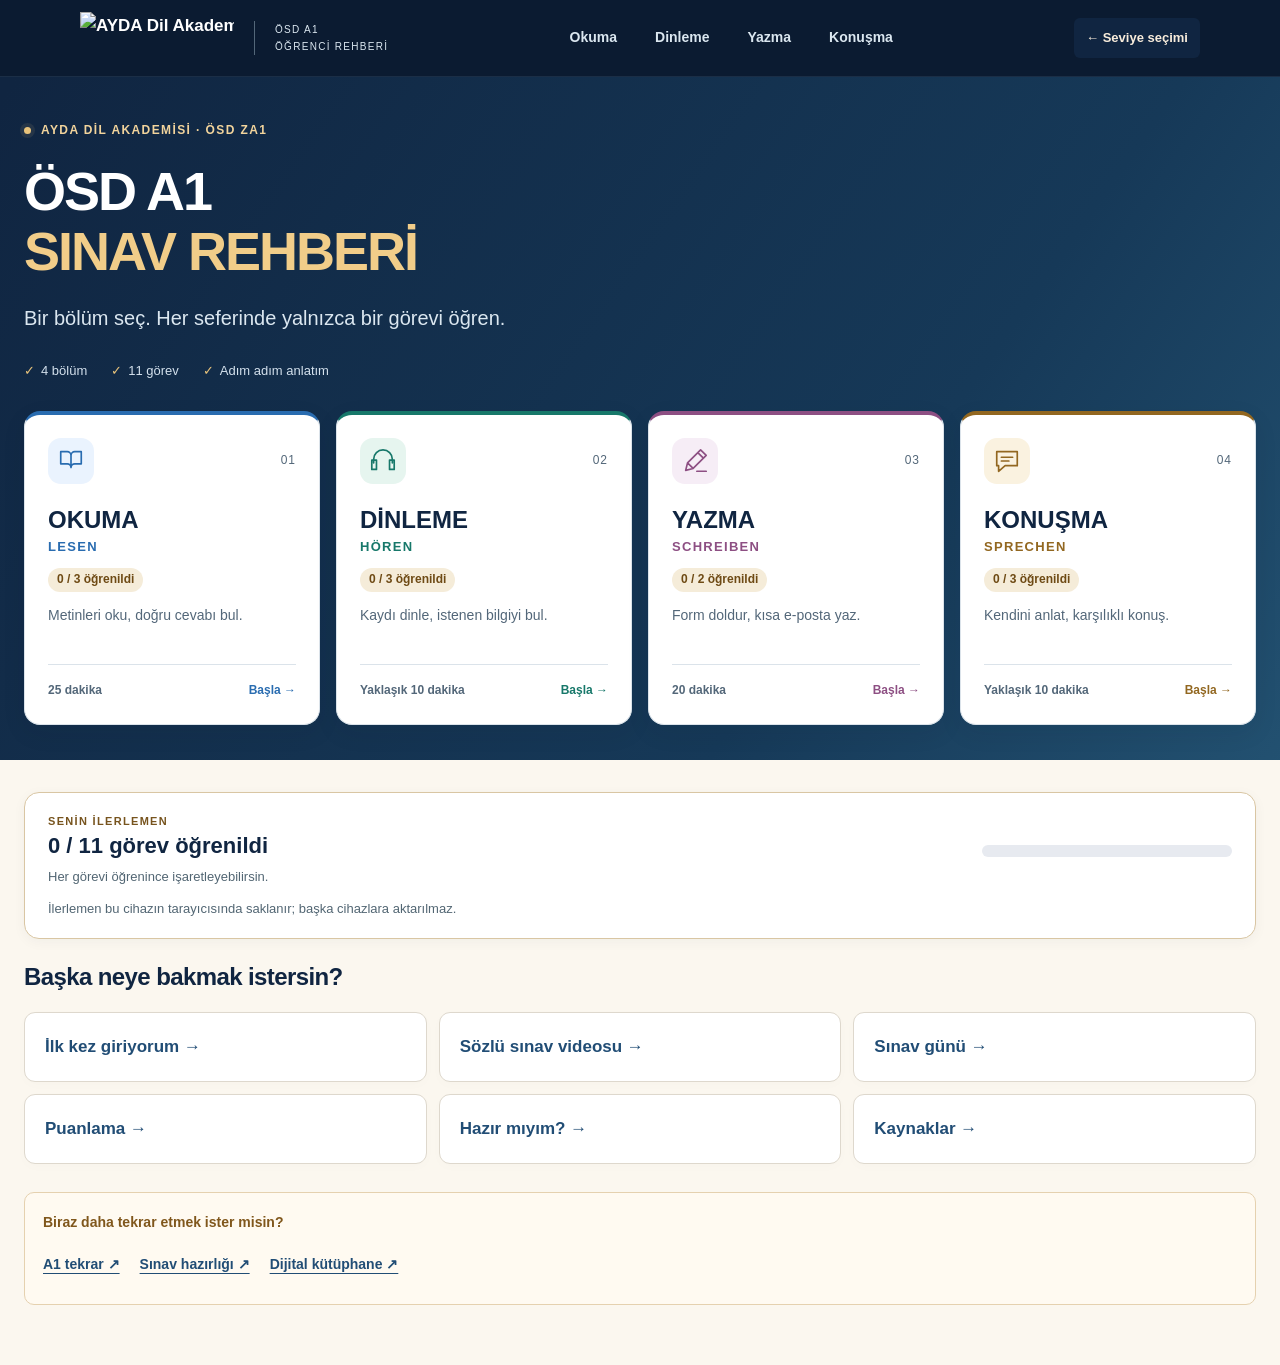
==== commit c0a9180e: "G7 use approved official AYDA logo on a1/index.html" ====
--- a/a1/index.html
+++ b/a1/index.html
@@ -1,6 +1,6 @@
 <!doctype html>
 <html lang="tr"><head><meta charset="utf-8"><meta name="viewport" content="width=device-width,initial-scale=1"><meta name="robots" content="noindex,nofollow"><meta name="theme-color" content="#102541"><title>ÖSD A1 Sınav Rehberi</title><link rel="stylesheet" href="style.css"><link rel="stylesheet" href="ux-review.css"><script defer src="content.js"></script><script defer src="app.js"></script><script defer src="ux-review.js"></script></head><body>
-<a class="skip" href="#main">İçeriğe geç</a><header><a class="brand" href="#ana-sayfa" aria-label="AYDA ÖSD A1 rehberi ana sayfa"><img src="../assets/ayda-logo.png" width="154" height="52" alt="AYDA Dil Akademisi"><span>ÖSD A1<br>ÖĞRENCİ REHBERİ</span></a><nav aria-label="Ana bölümler"><a href="#lesen">Lesen</a><a href="#horen">Hören</a><a href="#schreiben">Schreiben</a><a href="#sprechen">Sprechen</a></nav><div class="progress" aria-hidden="true"><i id="progress"></i></div><a class="level-switch" href="../">← Seviye seçimi</a></header>
+<a class="skip" href="#main">İçeriğe geç</a><header><a class="brand" href="#ana-sayfa" aria-label="AYDA ÖSD A1 rehberi ana sayfa"><img src="https://www.aydadil.com/wp-content/uploads/2026/10/ayda-home-v89-baa791945bb954a30b.png" width="154" height="52" alt="AYDA Dil Akademisi"><span>ÖSD A1<br>ÖĞRENCİ REHBERİ</span></a><nav aria-label="Ana bölümler"><a href="#lesen">Lesen</a><a href="#horen">Hören</a><a href="#schreiben">Schreiben</a><a href="#sprechen">Sprechen</a></nav><div class="progress" aria-hidden="true"><i id="progress"></i></div><a class="level-switch" href="../">← Seviye seçimi</a></header>
 <main id="main"><div id="page-trail" hidden></div><section class="hero"><div class="eyebrow"><span class="ayda-dot" aria-hidden="true"></span> AYDA DİL AKADEMİSİ · ÖSD ZA1</div><h1>ÖSD A1<br><em>SINAV REHBERİ</em></h1><p class="lead">Bir bölüm seç. Her seferinde yalnızca bir görevi öğren.</p><div class="hero-note"><span>4 bölüm</span><span>11 görev</span><span>Adım adım anlatım</span></div><div class="section-cards"><a href="#lesen"><div class="card-top"><span class="card-icon" aria-hidden="true"><svg viewBox="0 0 30 30" fill="none" stroke="currentColor" stroke-width="1.8" stroke-linejoin="round" stroke-linecap="round"><path d="M4 5h7a4 4 0 014 4v13a4 4 0 00-4-4H4zM26 5h-7a4 4 0 00-4 4v13a4 4 0 014-4h7z"/></svg></span><span class="card-number">01</span></div><h2>OKUMA <small>LESEN</small></h2><p>Metinleri oku, doğru cevabı bul.</p><b>25 dakika <span>Başla →</span></b></a><a href="#horen"><div class="card-top"><span class="card-icon" aria-hidden="true"><svg viewBox="0 0 30 30" fill="none" stroke="currentColor" stroke-width="1.8" stroke-linejoin="round" stroke-linecap="round"><path d="M5 17v-4a10 10 0 0120 0v4M5 14H3v10h5V14zm20 0h2v10h-5V14z"/></svg></span><span class="card-number">02</span></div><h2>DİNLEME <small>HÖREN</small></h2><p>Kaydı dinle, istenen bilgiyi bul.</p><b>Yaklaşık 10 dakika <span>Başla →</span></b></a><a href="#schreiben"><div class="card-top"><span class="card-icon" aria-hidden="true"><svg viewBox="0 0 30 30" fill="none" stroke="currentColor" stroke-width="1.8" stroke-linejoin="round" stroke-linecap="round"><path d="M5 25l2-8L21 3l6 6-14 14-8 2zM18 6l6 6M7 17l6 6M17 26h10"/></svg></span><span class="card-number">03</span></div><h2>YAZMA <small>SCHREIBEN</small></h2><p>Form doldur, kısa e-posta yaz.</p><b>20 dakika <span>Başla →</span></b></a><a href="#sprechen"><div class="card-top"><span class="card-icon" aria-hidden="true"><svg viewBox="0 0 30 30" fill="none" stroke="currentColor" stroke-width="1.8" stroke-linejoin="round" stroke-linecap="round"><path d="M4 5h22v15H13l-7 6v-6H4zM9 11h12M9 15h8"/></svg></span><span class="card-number">04</span></div><h2>KONUŞMA <small>SPRECHEN</small></h2><p>Kendini anlat, karşılıklı konuş.</p><b>Yaklaşık 10 dakika <span>Başla →</span></b></a></div></section>
 <section class="welcome" id="baslangic"><div><h2>İlk defa ÖSD A1 sınavına mı gireceksin?</h2><p>Endişelenme. Bu rehber sana sınavda ne yapacağını adım adım gösterecek.</p><p>Yazılı modülde okuma, dinleme ve yazma; sözlü modülde konuşma var. Yazılı bölüm yaklaşık 55 dakika sürer. Sözlüden önce 10 dakika hazırlık yaparsın.</p><p>Bu bir deneme sınavı değil. Aşağıdaki örneklerin cevapları açıklanır; amaç, sınav kâğıdını eline aldığında ne yapacağını bilmendir.</p></div><div><a class="button" href="#lesen">Rehbere Başla →</a><a id="resume" hidden class="resume" href="#lesen">Kaldığım göreve dön</a></div></section>
 <details class="orientation"><summary>Kâğıtta ve dijital sınavda cevaplarımı nereye vereceğim?</summary><p>Kâğıt modelde cevap kutuları görevlerin yanında veya altında bulunur. İstenen yere numara yaz, JA/NEIN kutusunu işaretle ya da boşluğu doldur. Örnek gösterimlerdeki çerçeveler bu yerleri temsil ediyor.</p><p>Dijital sınavda aynı amaçla ekrandaki seçim ve yazı alanlarını kullanırsın. Ekranın kullanımını önceden <a href="https://test-training-digital.osd.at/" target="_blank" rel="noopener">resmî dijital eğitimde</a> incele ve ZA1 seç. Buradaki örnekler, gerçek sınav ekranının birebir kopyası değildir. Sınavda verilen talimat ve görev numarasını izle.</p><p><strong>Öğretmenin tavsiyesi:</strong> Bilmediğin bir kelimede durma. Önce senden istenen bilgiye, görsele ve bildiğin sözcüklere bak. Sınavda sözlük kullanamazsın.</p></details>
